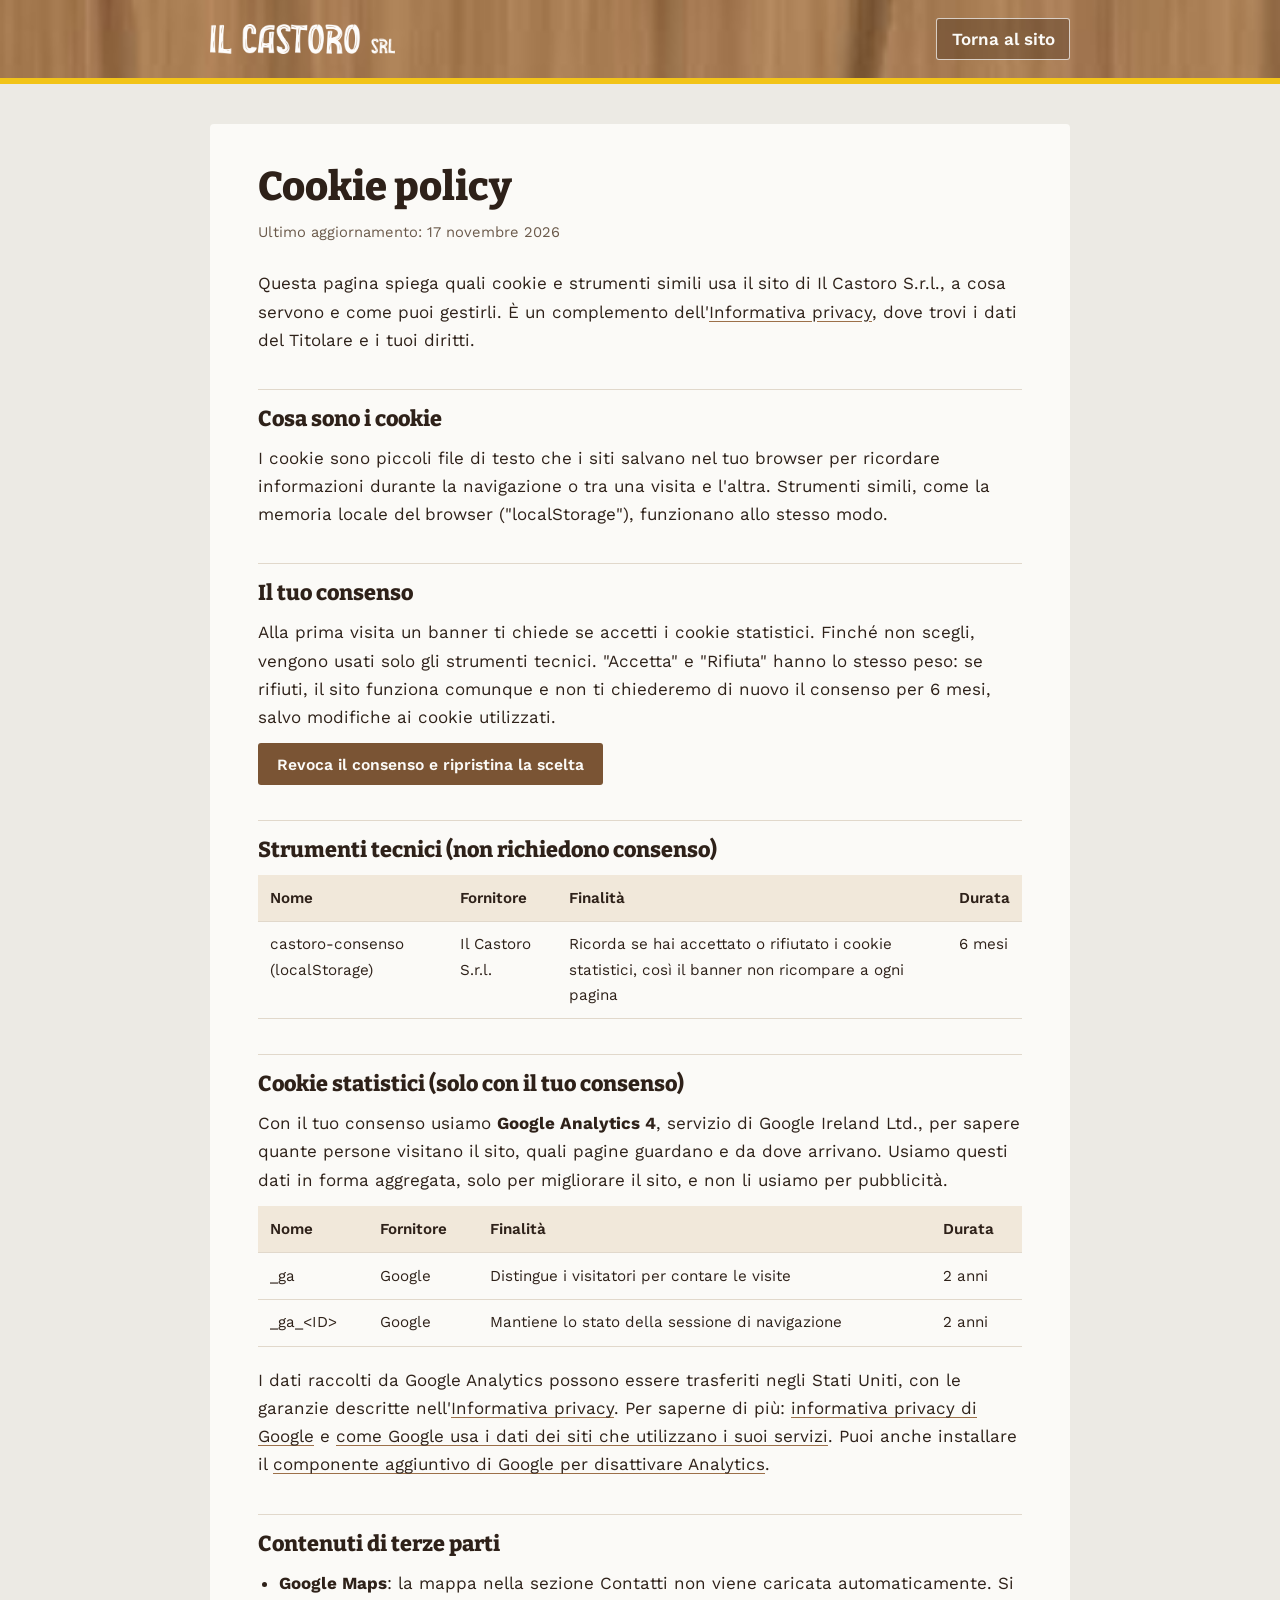
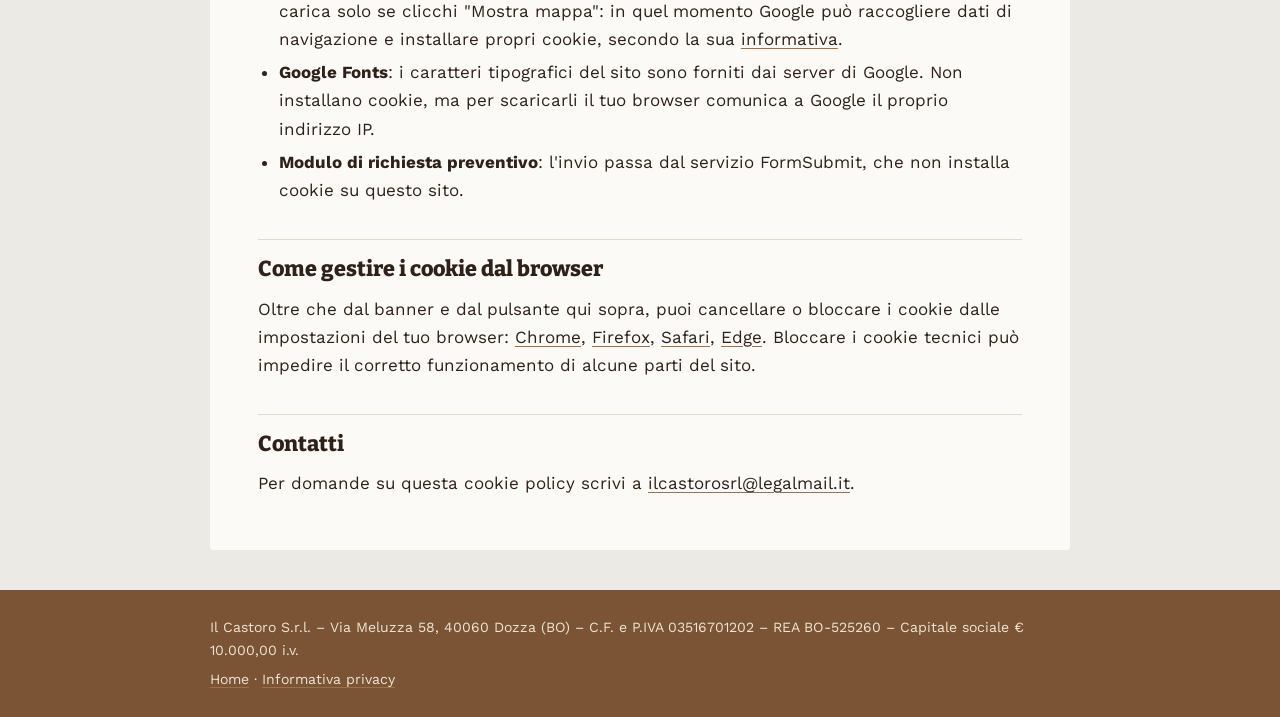
==== cookie.html @ 09aed24f "SEO (meta, dati strutturati, sitemap, robots, anteprima social), informativa privacy e cookie policy" ====
<!DOCTYPE html>
<html lang="it">
<head>
<meta charset="utf-8">
<meta name="viewport" content="width=device-width, initial-scale=1">
<title>Cookie policy – Il Castoro S.r.l.</title>
<meta name="robots" content="noindex">
<link rel="icon" type="image/png" href="img/favicon.png">
<link rel="stylesheet" href="pagine.css">
</head>
<body>
<header class="testata">
  <div class="wrap">
    <a class="logo" href="index.html"><img src="img/scritta-bianca.png" alt="Il Castoro S.r.l. – torna alla home"></a>
    <a class="indietro" href="index.html">Torna al sito</a>
  </div>
</header>

<main class="wrap testo">
  <h1>Cookie policy</h1>
  <p class="agg">Ultimo aggiornamento: 17 novembre 2026</p>

  <p>Questa pagina spiega quali cookie e strumenti simili usa il sito di Il Castoro S.r.l., a cosa servono e come puoi gestirli. È un complemento dell'<a href="privacy.html">Informativa privacy</a>, dove trovi i dati del Titolare e i tuoi diritti.</p>

  <h2>Cosa sono i cookie</h2>
  <p>I cookie sono piccoli file di testo che i siti salvano nel tuo browser per ricordare informazioni durante la navigazione o tra una visita e l'altra. Strumenti simili, come la memoria locale del browser ("localStorage"), funzionano allo stesso modo.</p>

  <h2>Il tuo consenso</h2>
  <p id="stato">Alla prima visita un banner ti chiede se accetti i cookie statistici. Finché non scegli, vengono usati solo gli strumenti tecnici. "Accetta" e "Rifiuta" hanno lo stesso peso: se rifiuti, il sito funziona comunque e non ti chiederemo di nuovo il consenso per 6 mesi, salvo modifiche ai cookie utilizzati.</p>
  <p><button class="btn" type="button" id="revoca">Revoca il consenso e ripristina la scelta</button> <span id="esito" role="status"></span></p>

  <h2>Strumenti tecnici (non richiedono consenso)</h2>
  <table>
    <thead><tr><th>Nome</th><th>Fornitore</th><th>Finalità</th><th>Durata</th></tr></thead>
    <tbody>
      <tr><td>castoro-consenso (localStorage)</td><td>Il Castoro S.r.l.</td><td>Ricorda se hai accettato o rifiutato i cookie statistici, così il banner non ricompare a ogni pagina</td><td>6 mesi</td></tr>
    </tbody>
  </table>

  <h2>Cookie statistici (solo con il tuo consenso)</h2>
  <p>Con il tuo consenso usiamo <strong>Google Analytics 4</strong>, servizio di Google Ireland Ltd., per sapere quante persone visitano il sito, quali pagine guardano e da dove arrivano. Usiamo questi dati in forma aggregata, solo per migliorare il sito, e non li usiamo per pubblicità.</p>
  <table>
    <thead><tr><th>Nome</th><th>Fornitore</th><th>Finalità</th><th>Durata</th></tr></thead>
    <tbody>
      <tr><td>_ga</td><td>Google</td><td>Distingue i visitatori per contare le visite</td><td>2 anni</td></tr>
      <tr><td>_ga_&lt;ID&gt;</td><td>Google</td><td>Mantiene lo stato della sessione di navigazione</td><td>2 anni</td></tr>
    </tbody>
  </table>
  <p>I dati raccolti da Google Analytics possono essere trasferiti negli Stati Uniti, con le garanzie descritte nell'<a href="privacy.html">Informativa privacy</a>. Per saperne di più: <a href="https://policies.google.com/privacy?hl=it" target="_blank" rel="noopener">informativa privacy di Google</a> e <a href="https://policies.google.com/technologies/partner-sites?hl=it" target="_blank" rel="noopener">come Google usa i dati dei siti che utilizzano i suoi servizi</a>. Puoi anche installare il <a href="https://tools.google.com/dlpage/gaoptout?hl=it" target="_blank" rel="noopener">componente aggiuntivo di Google per disattivare Analytics</a>.</p>

  <h2>Contenuti di terze parti</h2>
  <ul>
    <li><strong>Google Maps</strong>: la mappa nella sezione Contatti non viene caricata automaticamente. Si carica solo se clicchi "Mostra mappa": in quel momento Google può raccogliere dati di navigazione e installare propri cookie, secondo la sua <a href="https://policies.google.com/privacy?hl=it" target="_blank" rel="noopener">informativa</a>.</li>
    <li><strong>Google Fonts</strong>: i caratteri tipografici del sito sono forniti dai server di Google. Non installano cookie, ma per scaricarli il tuo browser comunica a Google il proprio indirizzo IP.</li>
    <li><strong>Modulo di richiesta preventivo</strong>: l'invio passa dal servizio FormSubmit, che non installa cookie su questo sito.</li>
  </ul>

  <h2>Come gestire i cookie dal browser</h2>
  <p>Oltre che dal banner e dal pulsante qui sopra, puoi cancellare o bloccare i cookie dalle impostazioni del tuo browser:
    <a href="https://support.google.com/chrome/answer/95647?hl=it" target="_blank" rel="noopener">Chrome</a>,
    <a href="https://support.mozilla.org/it/kb/protezione-antitracciamento-avanzata-firefox-desktop" target="_blank" rel="noopener">Firefox</a>,
    <a href="https://support.apple.com/it-it/guide/safari/sfri11471/mac" target="_blank" rel="noopener">Safari</a>,
    <a href="https://support.microsoft.com/it-it/microsoft-edge" target="_blank" rel="noopener">Edge</a>.
  Bloccare i cookie tecnici può impedire il corretto funzionamento di alcune parti del sito.</p>

  <h2>Contatti</h2>
  <p>Per domande su questa cookie policy scrivi a <a href="mailto:ilcastorosrl@legalmail.it">ilcastorosrl@legalmail.it</a>.</p>
</main>

<footer class="piede">
  <div class="wrap">
    <p>Il Castoro S.r.l. – Via Meluzza 58, 40060 Dozza (BO) – C.F. e P.IVA 03516701202 – REA BO-525260 – Capitale sociale € 10.000,00 i.v.</p>
    <p><a href="index.html">Home</a> · <a href="privacy.html">Informativa privacy</a></p>
  </div>
</footer>
<script>
  document.getElementById('revoca').addEventListener('click',()=>{
    try{localStorage.removeItem('castoro-consenso')}catch(e){}
    document.cookie.split(';').map(c=>c.split('=')[0].trim()).filter(n=>/^_ga/.test(n)).forEach(n=>{
      [location.hostname,'.'+location.hostname].forEach(d=>{document.cookie=n+'=; Max-Age=0; path=/; domain='+d});
      document.cookie=n+'=; Max-Age=0; path=/';
    });
    document.getElementById('esito').textContent='Fatto: i cookie statistici sono stati rimossi. Alla prossima visita della home ti verrà chiesto di nuovo il consenso.';
  });
</script>
</body>
</html>
---- pagine.css ----
/* stile delle pagine informative (privacy e cookie) */
@import url("https://fonts.googleapis.com/css2?family=Bitter:wght@400;600;800&family=Work+Sans:wght@400;500;600&display=swap");
:root{--noce:#2E2119;--telaio:#9C7049;--telaio-scuro:#7A5434;--metro:#F2C418;--cenere:#ECEAE4;--bianco:#FBFAF7}
*{box-sizing:border-box;margin:0;padding:0}
body{font-family:"Work Sans",system-ui,sans-serif;font-size:1.0625rem;line-height:1.65;color:var(--noce);background:var(--cenere)}
a{color:inherit;text-decoration-color:var(--telaio);text-underline-offset:3px}
:focus-visible{outline:3px solid var(--metro);outline-offset:3px}
.wrap{width:min(860px,100% - 2.5rem);margin-inline:auto}
.testata{background:var(--telaio) url(img/legno-telaio.jpg) center/cover;border-bottom:6px solid var(--metro)}
.testata .wrap{display:flex;justify-content:space-between;align-items:center;padding-block:1.1rem}
.testata img{height:30px;width:auto;display:block}
.indietro{color:var(--bianco);font-weight:600;text-decoration:none;border:1.5px solid rgba(255,255,255,.7);padding:.4rem .9rem;border-radius:3px;background:rgba(60,38,20,.35)}
.testo{background:var(--bianco);margin-block:2.5rem;padding:2.5rem clamp(1.2rem,4vw,3rem);border-radius:4px}
.testo h1{font:800 clamp(1.8rem,4vw,2.5rem)/1.15 "Bitter",Georgia,serif;max-width:24ch}
.testo .agg{color:#6b5a4b;font-size:.92rem;margin:.6rem 0 1.6rem}
.testo h2{font:800 1.35rem/1.25 "Bitter",Georgia,serif;margin:2.2rem 0 .7rem;padding-top:1rem;border-top:1px solid #e1d8cb}
.testo h3{font:600 1.08rem "Bitter",Georgia,serif;margin:1.2rem 0 .4rem}
.testo p,.testo ul{max-width:70ch;margin-bottom:.8rem}
.testo ul{padding-left:1.3rem}
.testo li{margin-bottom:.35rem}
table{width:100%;border-collapse:collapse;margin:.6rem 0 1.2rem;font-size:.95rem}
th,td{text-align:left;vertical-align:top;padding:.65rem .75rem;border-bottom:1px solid #e1d8cb}
th{background:#f1e8da;font-weight:600}
.btn{font:600 .98rem "Work Sans",sans-serif;background:var(--telaio-scuro);color:var(--bianco);border:0;border-radius:3px;padding:.7rem 1.2rem;cursor:pointer;margin-right:.6rem}
#esito{font-weight:600;color:#2f6b2f}
.piede{background:var(--telaio-scuro);color:#efe4d4;font-size:.88rem;padding-block:1.6rem}
.piede p+p{margin-top:.4rem}
@media (max-width:600px){
  table,thead,tbody,tr,th,td{display:block}
  thead{display:none}
  tr{border:1px solid #e1d8cb;border-radius:3px;margin-bottom:.7rem;padding:.3rem 0}
  td{border:0;padding:.35rem .75rem}
}
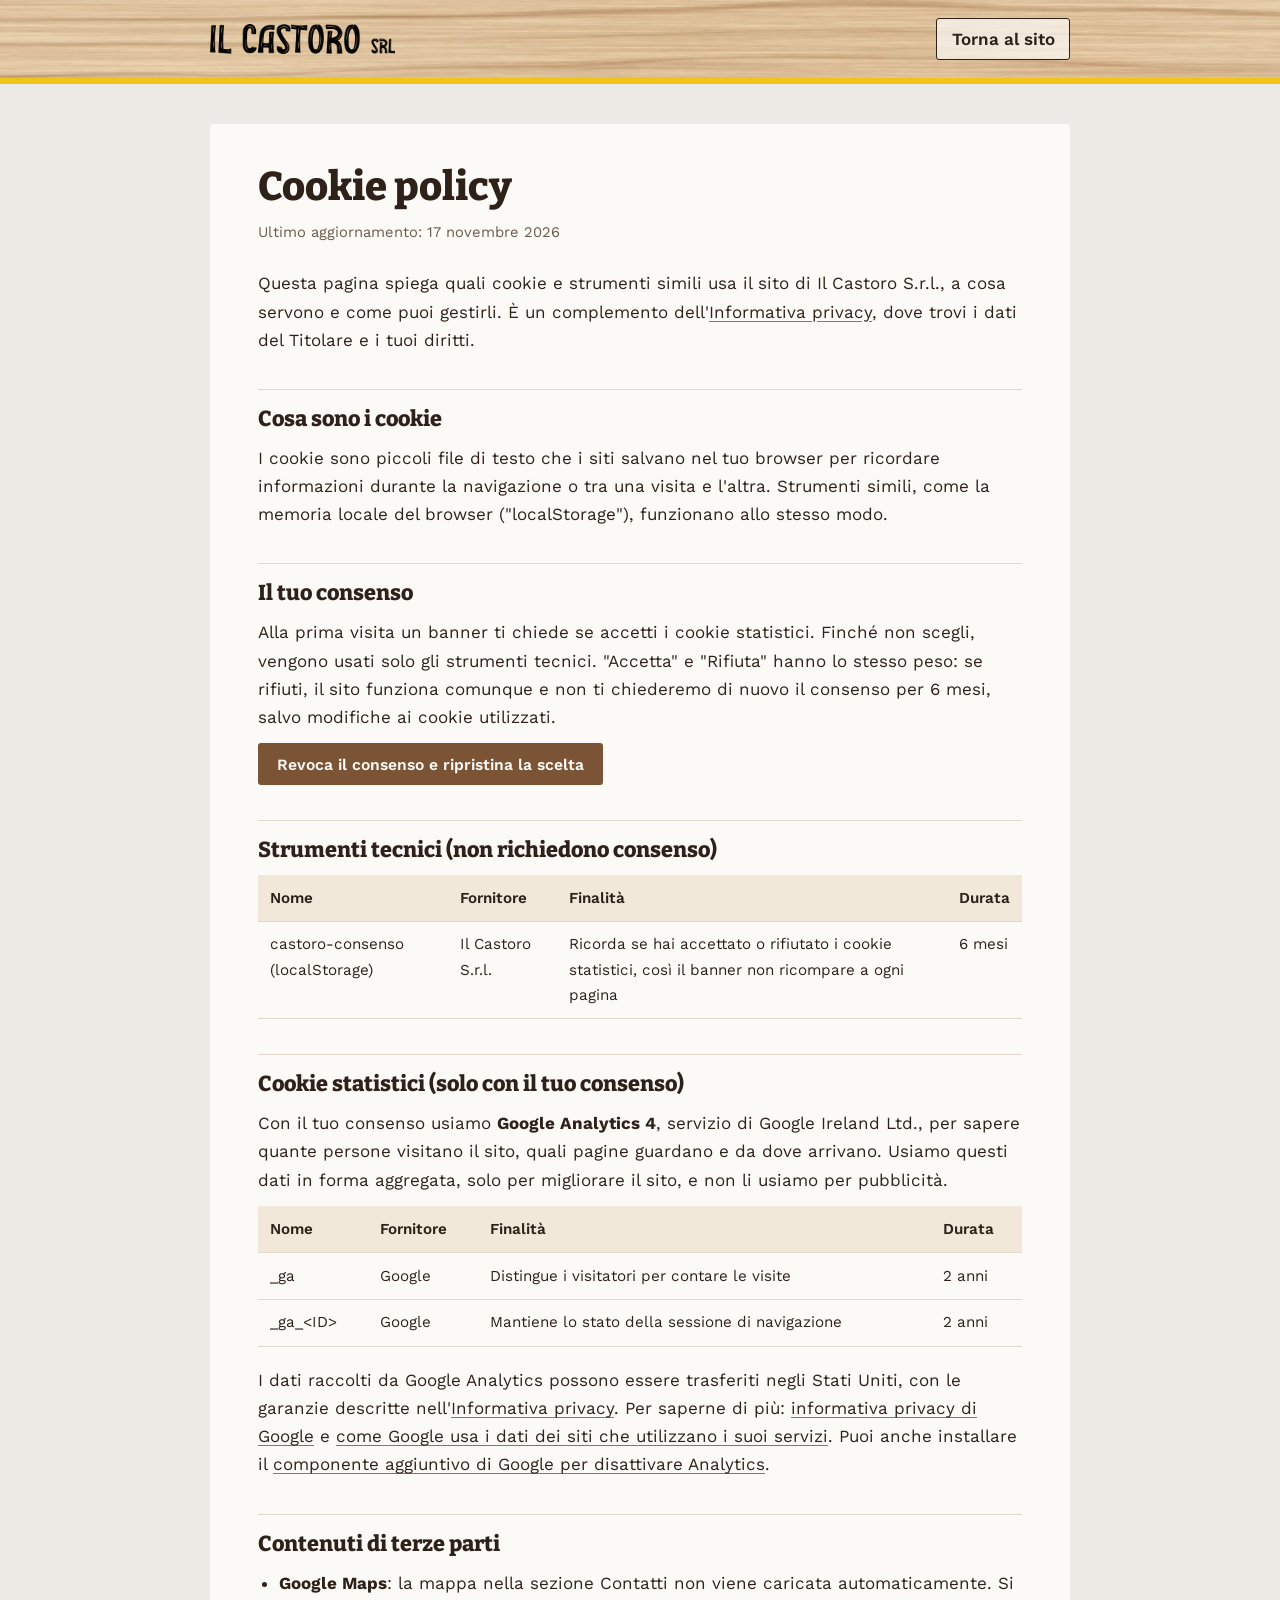
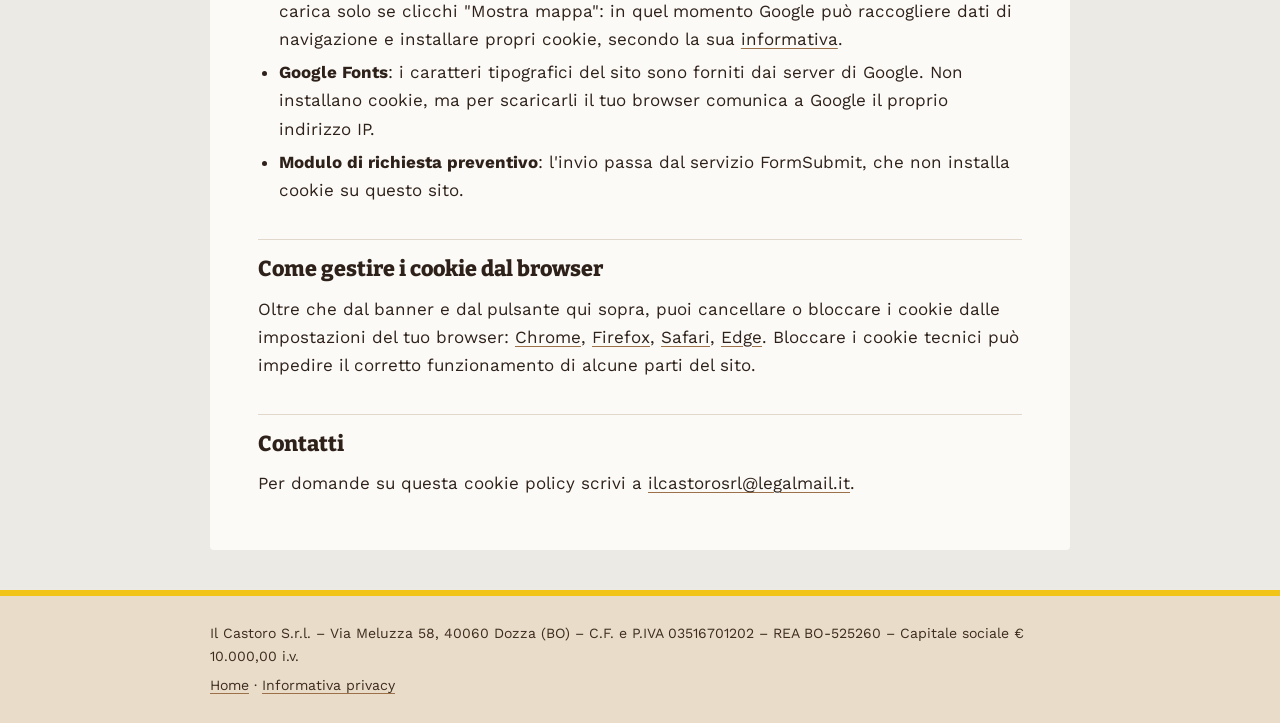
==== commit 7d62e383: "Galleria lavori, domande frequenti, pagine dedicate ai servizi, link Scopri di più nelle ante Co-Aut" ====
--- a/cookie.html
+++ b/cookie.html
@@ -11,7 +11,7 @@
 <body>
 <header class="testata">
   <div class="wrap">
-    <a class="logo" href="index.html"><img src="img/scritta-bianca.png" alt="Il Castoro S.r.l. – torna alla home"></a>
+    <a class="logo" href="index.html"><img src="img/scritta-nera.png" alt="Il Castoro S.r.l. – torna alla home"></a>
     <a class="indietro" href="index.html">Torna al sito</a>
   </div>
 </header>
--- a/pagine.css
+++ b/pagine.css
@@ -6,10 +6,10 @@
 a{color:inherit;text-decoration-color:var(--telaio);text-underline-offset:3px}
 :focus-visible{outline:3px solid var(--metro);outline-offset:3px}
 .wrap{width:min(860px,100% - 2.5rem);margin-inline:auto}
-.testata{background:var(--telaio) url(img/legno-telaio.jpg) center/cover;border-bottom:6px solid var(--metro)}
+.testata{background:#F3EADC url(img/legno-fondo.jpg) center/cover;border-bottom:6px solid var(--metro)}
 .testata .wrap{display:flex;justify-content:space-between;align-items:center;padding-block:1.1rem}
 .testata img{height:30px;width:auto;display:block}
-.indietro{color:var(--bianco);font-weight:600;text-decoration:none;border:1.5px solid rgba(255,255,255,.7);padding:.4rem .9rem;border-radius:3px;background:rgba(60,38,20,.35)}
+.indietro{color:var(--noce);font-weight:600;text-decoration:none;border:1.5px solid var(--noce);padding:.4rem .9rem;border-radius:3px;background:rgba(251,250,247,.7)}
 .testo{background:var(--bianco);margin-block:2.5rem;padding:2.5rem clamp(1.2rem,4vw,3rem);border-radius:4px}
 .testo h1{font:800 clamp(1.8rem,4vw,2.5rem)/1.15 "Bitter",Georgia,serif;max-width:24ch}
 .testo .agg{color:#6b5a4b;font-size:.92rem;margin:.6rem 0 1.6rem}
@@ -23,7 +23,7 @@
 th{background:#f1e8da;font-weight:600}
 .btn{font:600 .98rem "Work Sans",sans-serif;background:var(--telaio-scuro);color:var(--bianco);border:0;border-radius:3px;padding:.7rem 1.2rem;cursor:pointer;margin-right:.6rem}
 #esito{font-weight:600;color:#2f6b2f}
-.piede{background:var(--telaio-scuro);color:#efe4d4;font-size:.88rem;padding-block:1.6rem}
+.piede{background:#E9DCC8;color:#3d2c1f;border-top:6px solid var(--metro);font-size:.88rem;padding-block:1.6rem}
 .piede p+p{margin-top:.4rem}
 @media (max-width:600px){
   table,thead,tbody,tr,th,td{display:block}
@@ -31,3 +31,40 @@
   tr{border:1px solid #e1d8cb;border-radius:3px;margin-bottom:.7rem;padding:.3rem 0}
   td{border:0;padding:.35rem .75rem}
 }
+
+/* ---------- pagine dei servizi ---------- */
+.dc{background:#fff3b0;border-bottom:2px dashed #c9a400;padding:0 .2em}
+.wrap.larga{width:min(1160px,100% - 2.5rem)}
+.servizio .testata{background:#F3EADC url(img/legno-fondo.jpg) center/cover;border-bottom:6px solid var(--metro)}
+.servizio .testata .wrap{padding-block:1rem}
+.servizio .logo{display:flex;align-items:center;gap:.8rem;text-decoration:none}
+.servizio .logo .testa{width:56px;height:56px;border-radius:50%;background:var(--bianco) url(img/castoro.png) no-repeat 38% 6%/150% auto;border:3px solid var(--metro)}
+.servizio .testata img{height:32px}
+.servizio nav{display:flex;gap:.5rem}
+.servizio nav a{font-weight:600;text-decoration:none;padding:.55rem 1rem;border-radius:4px;background:rgba(251,250,247,.75);border:1.5px solid rgba(122,84,52,.25)}
+.servizio nav a:hover{background:var(--metro)}
+.apertura{background:linear-gradient(90deg,rgba(251,246,238,.9),rgba(251,246,238,.6)),url(img/legno-fondo.jpg) center/cover;padding:3rem 0 3.5rem}
+.briciole{font-size:.9rem;color:#6b5a4b;margin-bottom:1.2rem}
+.tag{display:inline-block;background:var(--metro);font:600 1rem "Work Sans",sans-serif;padding:.4rem .8rem}
+.apertura h1{font:800 clamp(2.2rem,5vw,3.8rem)/1.05 "Bitter",Georgia,serif;margin-top:1rem;max-width:18ch}
+.intro{font-size:1.2rem;max-width:52ch;margin-top:1rem}
+.azioni{display:flex;flex-wrap:wrap;gap:.8rem;margin-top:1.6rem}
+.btn{display:inline-block;text-decoration:none}
+.btn-metro{background:var(--metro);color:var(--noce)}
+.btn-linea{background:rgba(251,250,247,.7);color:var(--noce);border:1.5px solid var(--noce)}
+.corpo-pag section{padding-block:2.6rem;border-bottom:1px solid #ddd2c2}
+.corpo-pag h2{font:800 clamp(1.6rem,3vw,2.2rem)/1.15 "Bitter",Georgia,serif;margin-bottom:.9rem}
+.corpo-pag p{max-width:65ch}
+.ripiani{list-style:none;margin-top:1.2rem;max-width:560px}
+.ripiani li{padding:.6rem 0 .5rem;border-bottom:9px solid #D6B07C;box-shadow:0 1px 0 #A97E4D,0 12px 10px -6px rgba(50,28,12,.25);margin-bottom:.4rem}
+.galleria{display:grid;grid-template-columns:repeat(auto-fill,minmax(240px,1fr));gap:1rem}
+.galleria figure{aspect-ratio:4/3;border:10px solid #C29A6E;background:#F3EADC url(img/legno-interno.jpg) center/cover;box-shadow:0 8px 18px rgba(60,35,15,.15)}
+.galleria figure img{width:100%;height:100%;object-fit:cover;display:block}
+.galleria .vuota{display:flex;align-items:center;justify-content:center}
+.galleria .vuota span{background:rgba(251,250,247,.85);padding:.4rem .8rem;font-weight:600;color:#6b5a4b}
+.cta{text-align:left}
+.altri{list-style:none;display:flex;flex-wrap:wrap;gap:.7rem}
+.altri a{display:block;padding:.8rem 1.2rem;background:var(--bianco);border-left:6px solid var(--metro);font:600 1.05rem "Bitter",serif;text-decoration:none}
+.piede .centro{display:flex;justify-content:center;gap:1.6rem}
+.servizio .piede{background:#E9DCC8;color:#3d2c1f;border-top:6px solid var(--metro)}
+@media (max-width:700px){.servizio nav{display:none}}
